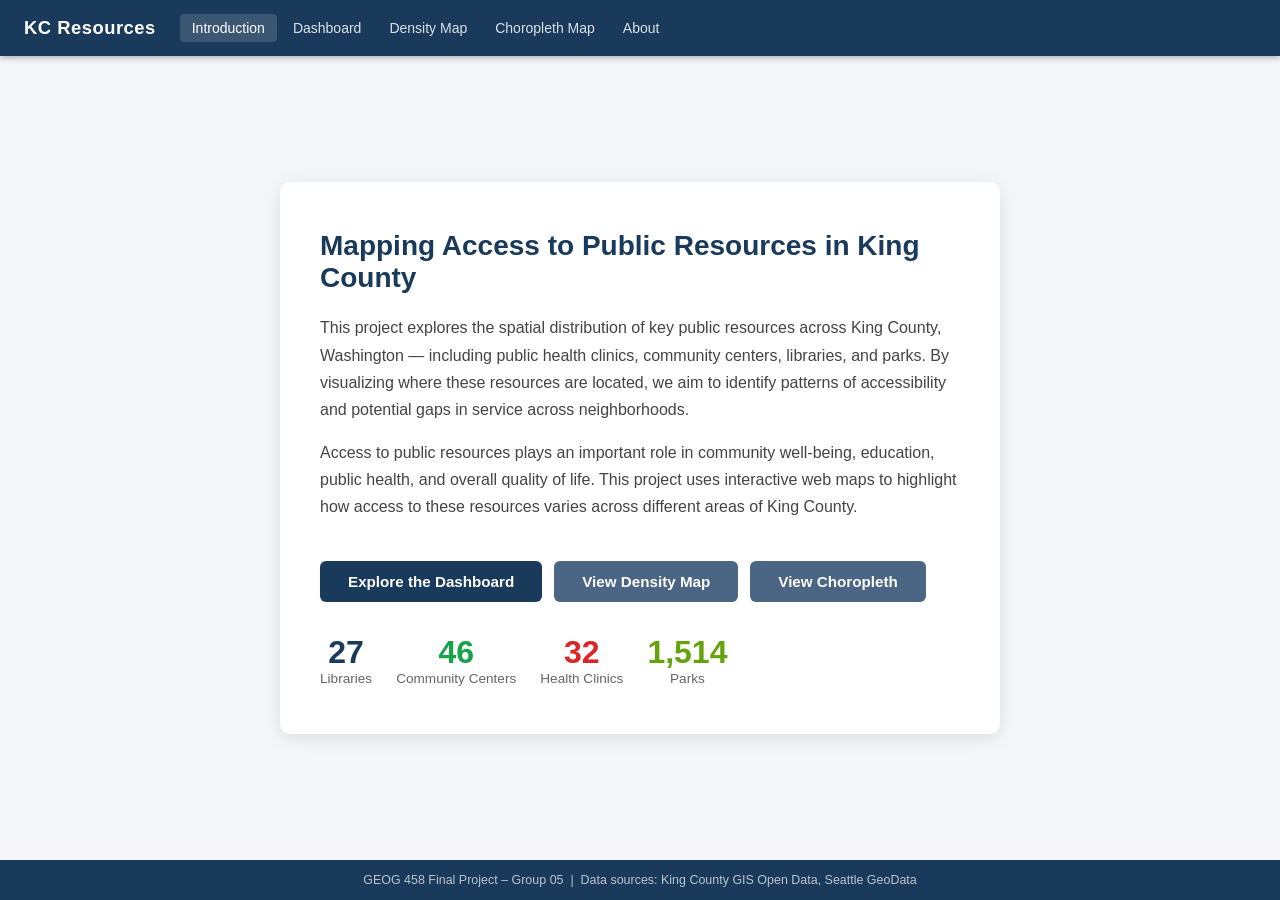
==== index.html @ 494bfdbd "initial outline and draft" ====
<!DOCTYPE html>
<html lang="en">
<head>
  <meta charset="UTF-8">
  <title>Access to Public Resources in King County</title>
  <meta name="viewport" content="width=device-width, initial-scale=1.0">
  <link rel="stylesheet" href="css/style.css">
</head>

<body>

  <header>
    <nav>
      <h1>KC Resources</h1>
      <ul>
        <li><a href="index.html" class="active">Introduction</a></li>
        <li><a href="map1.html">Dashboard</a></li>
        <li><a href="map2.html">Density Map</a></li>
        <li><a href="map3.html">Choropleth Map</a></li>
        <li><a href="about.html">About</a></li>
      </ul>
    </nav>
  </header>

  <main class="intro">
    <div class="intro-card">
      <h2>Mapping Access to Public Resources in King County</h2>
      <p>
        This project explores the spatial distribution of key public resources
        across King County, Washington — including public health clinics,
        community centers, libraries, and parks. By visualizing where these
        resources are located, we aim to identify patterns of accessibility
        and potential gaps in service across neighborhoods.
      </p>
      <p>
        Access to public resources plays an important role in community
        well-being, education, public health, and overall quality of life.
        This project uses interactive web maps to highlight how access
        to these resources varies across different areas of King County.
      </p>

      <div style="display:flex;gap:12px;flex-wrap:wrap;margin-top:24px;">
        <a href="map1.html" class="btn">Explore the Dashboard</a>
        <a href="map2.html" class="btn" style="background:#4b6584;">View Density Map</a>
        <a href="map3.html" class="btn" style="background:#4b6584;">View Choropleth</a>
      </div>

      <div style="margin-top:32px;display:flex;gap:24px;flex-wrap:wrap;">
        <div style="text-align:center;">
          <div style="font-size:2rem;font-weight:700;color:#1a3a5c;">27</div>
          <div style="font-size:0.85rem;color:#666;">Libraries</div>
        </div>
        <div style="text-align:center;">
          <div style="font-size:2rem;font-weight:700;color:#16a34a;">46</div>
          <div style="font-size:0.85rem;color:#666;">Community Centers</div>
        </div>
        <div style="text-align:center;">
          <div style="font-size:2rem;font-weight:700;color:#dc2626;">32</div>
          <div style="font-size:0.85rem;color:#666;">Health Clinics</div>
        </div>
        <div style="text-align:center;">
          <div style="font-size:2rem;font-weight:700;color:#65a30d;">1,514</div>
          <div style="font-size:0.85rem;color:#666;">Parks</div>
        </div>
      </div>
    </div>
  </main>

  <footer>
    <p>
      GEOG 458 Final Project – Group 05 &nbsp;|&nbsp;
      Data sources: King County GIS Open Data, Seattle GeoData
    </p>
  </footer>

</body>
</html>
---- css/style.css ----
/* =============================================
   King County Public Resources – Shared Styles
   ============================================= */

*, *::before, *::after {
  box-sizing: border-box;
  margin: 0;
  padding: 0;
}

body {
  font-family: 'Segoe UI', Arial, sans-serif;
  background: #f5f6fa;
  color: #2c3e50;
  display: flex;
  flex-direction: column;
  min-height: 100vh;
}

/* ---- Navigation ---- */
header {
  background: #1a3a5c;
  color: #fff;
  padding: 0 24px;
  box-shadow: 0 2px 6px rgba(0,0,0,0.3);
  position: sticky;
  top: 0;
  z-index: 1000;
}

header nav {
  display: flex;
  align-items: center;
  gap: 24px;
  height: 56px;
}

header nav h1 {
  font-size: 1.15rem;
  font-weight: 700;
  white-space: nowrap;
  letter-spacing: 0.5px;
}

header nav ul {
  list-style: none;
  display: flex;
  gap: 4px;
  flex-wrap: wrap;
}

header nav ul li a {
  color: rgba(255,255,255,0.85);
  text-decoration: none;
  padding: 6px 12px;
  border-radius: 4px;
  font-size: 0.875rem;
  transition: background 0.2s, color 0.2s;
}

header nav ul li a:hover,
header nav ul li a.active {
  background: rgba(255,255,255,0.15);
  color: #fff;
}

/* ---- Map container ---- */
#map {
  flex: 1;
  width: 100%;
  height: calc(100vh - 56px - 40px); /* full viewport minus nav and footer */
  min-height: 500px;
}

/* ---- Footer ---- */
footer {
  background: #1a3a5c;
  color: rgba(255,255,255,0.7);
  text-align: center;
  padding: 8px 16px;
  font-size: 0.78rem;
  height: 40px;
  display: flex;
  align-items: center;
  justify-content: center;
}

/* ---- Introduction page ---- */
main.intro {
  flex: 1;
  display: flex;
  align-items: center;
  justify-content: center;
  padding: 40px 24px;
}

.intro-card {
  background: #fff;
  border-radius: 10px;
  box-shadow: 0 4px 18px rgba(0,0,0,0.1);
  max-width: 720px;
  width: 100%;
  padding: 48px 40px;
}

.intro-card h2 {
  font-size: 1.75rem;
  margin-bottom: 20px;
  color: #1a3a5c;
}

.intro-card p {
  line-height: 1.7;
  margin-bottom: 16px;
  color: #444;
}

.intro-card .btn {
  display: inline-block;
  margin-top: 16px;
  background: #1a3a5c;
  color: #fff;
  padding: 12px 28px;
  border-radius: 6px;
  text-decoration: none;
  font-weight: 600;
  font-size: 0.95rem;
  transition: background 0.2s;
}

.intro-card .btn:hover {
  background: #2a5888;
}

/* ---- About page ---- */
main.about {
  flex: 1;
  padding: 40px 24px;
  max-width: 820px;
  margin: 0 auto;
  width: 100%;
}

main.about h2 {
  color: #1a3a5c;
  margin-bottom: 20px;
  font-size: 1.5rem;
}

main.about h3 {
  color: #1a3a5c;
  margin: 24px 0 10px;
  font-size: 1.1rem;
}

main.about p, main.about li {
  line-height: 1.7;
  color: #444;
  margin-bottom: 8px;
}

main.about ul {
  padding-left: 20px;
  margin-bottom: 12px;
}

/* ---- Map page: page title banner ---- */
.map-header {
  background: #fff;
  border-bottom: 1px solid #dde3ec;
  padding: 8px 20px;
  display: flex;
  align-items: center;
  gap: 12px;
}

.map-header h2 {
  font-size: 1rem;
  font-weight: 600;
  color: #1a3a5c;
}

.map-header p {
  font-size: 0.8rem;
  color: #666;
}

/* ---- Leaflet popup custom ---- */
.popup-content {
  font-size: 0.85rem;
  line-height: 1.5;
  max-width: 220px;
}

.popup-content h4 {
  font-size: 0.9rem;
  margin-bottom: 4px;
  color: #1a3a5c;
}

.popup-content .tag {
  display: inline-block;
  padding: 2px 8px;
  border-radius: 10px;
  font-size: 0.72rem;
  font-weight: 600;
  color: #fff;
  margin-bottom: 6px;
}

.popup-content a {
  color: #2a5888;
  text-decoration: none;
}

.popup-content a:hover {
  text-decoration: underline;
}

/* ---- Legend ---- */
.legend {
  background: rgba(255,255,255,0.95);
  padding: 12px 16px;
  border-radius: 6px;
  box-shadow: 0 1px 6px rgba(0,0,0,0.2);
  font-size: 0.82rem;
  line-height: 1.7;
  min-width: 150px;
}

.legend h4 {
  font-size: 0.85rem;
  font-weight: 700;
  margin-bottom: 8px;
  color: #1a3a5c;
  border-bottom: 1px solid #dde3ec;
  padding-bottom: 4px;
}

.legend-item {
  display: flex;
  align-items: center;
  gap: 8px;
  margin-bottom: 4px;
}

.legend-dot {
  width: 12px;
  height: 12px;
  border-radius: 50%;
  flex-shrink: 0;
  border: 2px solid rgba(0,0,0,0.2);
}

.legend-swatch {
  width: 20px;
  height: 12px;
  border-radius: 2px;
  flex-shrink: 0;
}

/* ---- Loading overlay ---- */
#loading {
  position: fixed;
  inset: 0;
  background: rgba(255,255,255,0.85);
  display: flex;
  flex-direction: column;
  align-items: center;
  justify-content: center;
  z-index: 9999;
  font-size: 1rem;
  color: #1a3a5c;
  gap: 12px;
}

.spinner {
  width: 36px;
  height: 36px;
  border: 4px solid #dde3ec;
  border-top-color: #1a3a5c;
  border-radius: 50%;
  animation: spin 0.8s linear infinite;
}

@keyframes spin {
  to { transform: rotate(360deg); }
}
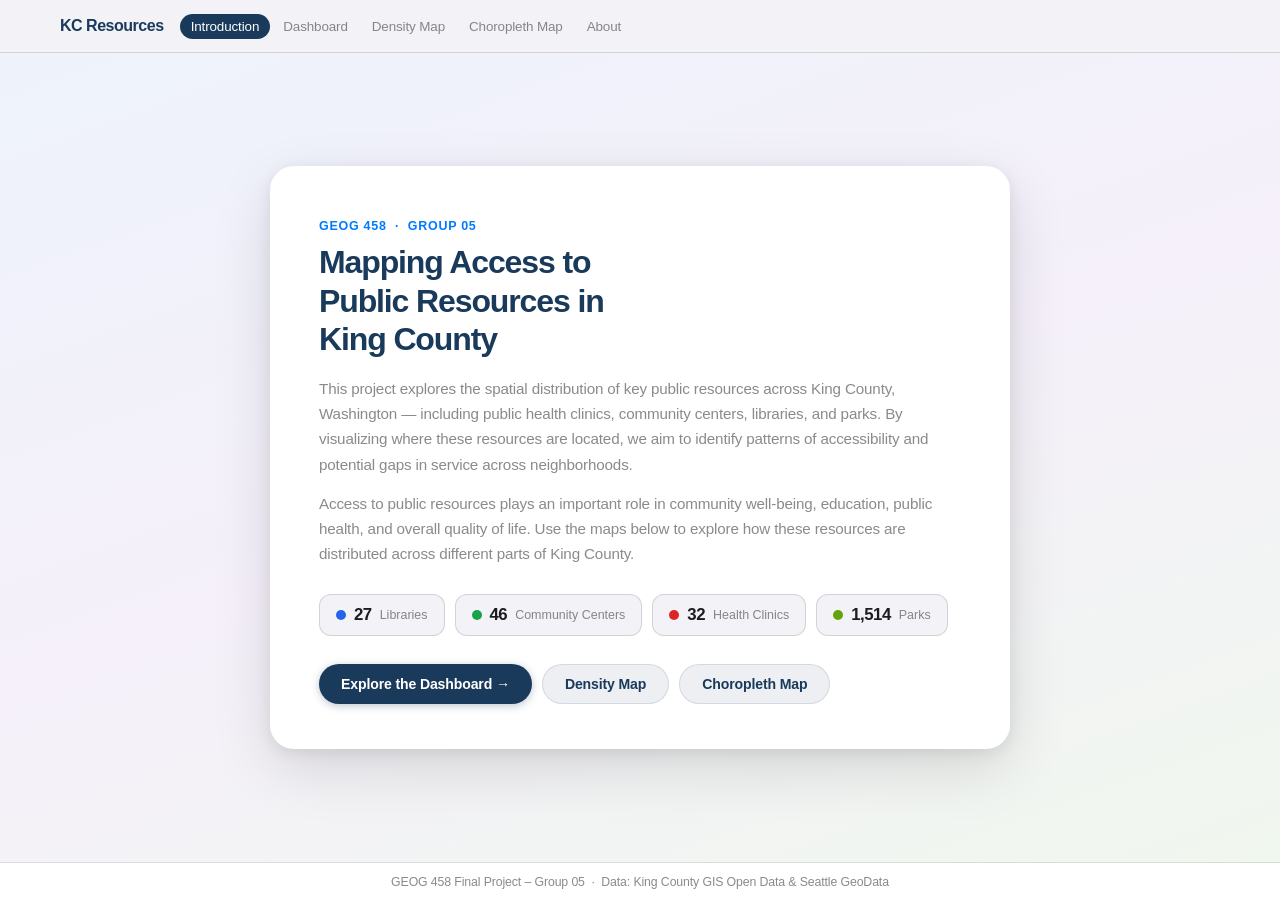
==== commit 6b0b08bb: "edited the ui to be more user friendly" ====
--- a/index.html
+++ b/index.html
@@ -11,7 +11,7 @@
 
   <header>
     <nav>
-      <h1>KC Resources</h1>
+      <a href="index.html" class="nav-brand">KC Resources</a>
       <ul>
         <li><a href="index.html" class="active">Introduction</a></li>
         <li><a href="map1.html">Dashboard</a></li>
@@ -24,7 +24,10 @@
 
   <main class="intro">
     <div class="intro-card">
-      <h2>Mapping Access to Public Resources in King County</h2>
+
+      <div class="intro-eyebrow">GEOG 458 &nbsp;·&nbsp; Group 05</div>
+      <h2>Mapping Access to<br>Public Resources in<br>King County</h2>
+
       <p>
         This project explores the spatial distribution of key public resources
         across King County, Washington — including public health clinics,
@@ -32,45 +35,50 @@
         resources are located, we aim to identify patterns of accessibility
         and potential gaps in service across neighborhoods.
       </p>
+
       <p>
         Access to public resources plays an important role in community
         well-being, education, public health, and overall quality of life.
-        This project uses interactive web maps to highlight how access
-        to these resources varies across different areas of King County.
+        Use the maps below to explore how these resources are distributed
+        across different parts of King County.
       </p>
 
-      <div style="display:flex;gap:12px;flex-wrap:wrap;margin-top:24px;">
-        <a href="map1.html" class="btn">Explore the Dashboard</a>
-        <a href="map2.html" class="btn" style="background:#4b6584;">View Density Map</a>
-        <a href="map3.html" class="btn" style="background:#4b6584;">View Choropleth</a>
+      <!-- Resource stats -->
+      <div class="stat-row">
+        <div class="stat-chip">
+          <div class="stat-dot" style="background:#2563EB"></div>
+          <span class="stat-num">27</span>
+          <span class="stat-label">Libraries</span>
+        </div>
+        <div class="stat-chip">
+          <div class="stat-dot" style="background:#16A34A"></div>
+          <span class="stat-num">46</span>
+          <span class="stat-label">Community Centers</span>
+        </div>
+        <div class="stat-chip">
+          <div class="stat-dot" style="background:#DC2626"></div>
+          <span class="stat-num">32</span>
+          <span class="stat-label">Health Clinics</span>
+        </div>
+        <div class="stat-chip">
+          <div class="stat-dot" style="background:#65A30D"></div>
+          <span class="stat-num">1,514</span>
+          <span class="stat-label">Parks</span>
+        </div>
       </div>
 
-      <div style="margin-top:32px;display:flex;gap:24px;flex-wrap:wrap;">
-        <div style="text-align:center;">
-          <div style="font-size:2rem;font-weight:700;color:#1a3a5c;">27</div>
-          <div style="font-size:0.85rem;color:#666;">Libraries</div>
-        </div>
-        <div style="text-align:center;">
-          <div style="font-size:2rem;font-weight:700;color:#16a34a;">46</div>
-          <div style="font-size:0.85rem;color:#666;">Community Centers</div>
-        </div>
-        <div style="text-align:center;">
-          <div style="font-size:2rem;font-weight:700;color:#dc2626;">32</div>
-          <div style="font-size:0.85rem;color:#666;">Health Clinics</div>
-        </div>
-        <div style="text-align:center;">
-          <div style="font-size:2rem;font-weight:700;color:#65a30d;">1,514</div>
-          <div style="font-size:0.85rem;color:#666;">Parks</div>
-        </div>
+      <!-- CTA buttons -->
+      <div class="btn-row">
+        <a href="map1.html" class="btn btn-primary">Explore the Dashboard →</a>
+        <a href="map2.html" class="btn btn-secondary">Density Map</a>
+        <a href="map3.html" class="btn btn-secondary">Choropleth Map</a>
       </div>
+
     </div>
   </main>
 
   <footer>
-    <p>
-      GEOG 458 Final Project – Group 05 &nbsp;|&nbsp;
-      Data sources: King County GIS Open Data, Seattle GeoData
-    </p>
+    <p>GEOG 458 Final Project – Group 05 &nbsp;·&nbsp; Data: King County GIS Open Data &amp; Seattle GeoData</p>
   </footer>
 
 </body>
--- a/css/style.css
+++ b/css/style.css
@@ -1,288 +1,581 @@
 /* =============================================
-   King County Public Resources – Shared Styles
-   ============================================= */
-
+   King County Public Resources
+   SwiftUI-inspired Design System
+   ============================================= */
+
+/* ---- Variables (iOS Color System) ---- */
+:root {
+  --blue:        #007AFF;
+  --blue-dark:   #0051d5;
+  --blue-soft:   rgba(0, 122, 255, 0.1);
+  --green:       #34C759;
+  --red:         #FF3B30;
+  --orange:      #FF9500;
+  --lime:        #65A30D;
+
+  --bg:          #F2F2F7;
+  --surface:     #FFFFFF;
+  --surface-2:   rgba(255, 255, 255, 0.75);
+  --text-1:      #1C1C1E;
+  --text-2:      rgba(60, 60, 67, 0.6);
+  --text-3:      rgba(60, 60, 67, 0.35);
+  --separator:   rgba(60, 60, 67, 0.18);
+
+  --nav-bg:      rgba(242, 242, 247, 0.82);
+  --brand:       #1a3a5c;
+  --brand-soft:  rgba(26, 58, 92, 0.08);
+
+  --radius-sm:   8px;
+  --radius-md:   12px;
+  --radius-lg:   18px;
+  --radius-xl:   24px;
+  --radius-pill: 999px;
+
+  --shadow-sm:   0 1px 3px rgba(0,0,0,0.08), 0 1px 2px rgba(0,0,0,0.06);
+  --shadow-md:   0 4px 12px rgba(0,0,0,0.08), 0 2px 4px rgba(0,0,0,0.06);
+  --shadow-lg:   0 8px 30px rgba(0,0,0,0.10), 0 2px 8px rgba(0,0,0,0.06);
+  --shadow-xl:   0 20px 60px rgba(0,0,0,0.12), 0 4px 16px rgba(0,0,0,0.08);
+
+  --ease:        cubic-bezier(0.4, 0, 0.2, 1);
+  --ease-spring: cubic-bezier(0.34, 1.56, 0.64, 1);
+}
+
+/* ---- Reset ---- */
 *, *::before, *::after {
   box-sizing: border-box;
   margin: 0;
   padding: 0;
 }
 
+html { scroll-behavior: smooth; }
+
 body {
-  font-family: 'Segoe UI', Arial, sans-serif;
-  background: #f5f6fa;
-  color: #2c3e50;
+  font-family: -apple-system, BlinkMacSystemFont, "Segoe UI", "Helvetica Neue", Arial, sans-serif;
+  background: var(--bg);
+  color: var(--text-1);
+  min-height: 100vh;
   display: flex;
   flex-direction: column;
-  min-height: 100vh;
-}
-
-/* ---- Navigation ---- */
+  -webkit-font-smoothing: antialiased;
+  -moz-osx-font-smoothing: grayscale;
+}
+
+/* ---- Page entry animation ---- */
+@keyframes fadeUp {
+  from { opacity: 0; transform: translateY(12px); }
+  to   { opacity: 1; transform: translateY(0); }
+}
+
+main, .map-header {
+  animation: fadeUp 0.4s var(--ease) both;
+}
+
+/* =============================================
+   Navigation
+   ============================================= */
 header {
-  background: #1a3a5c;
-  color: #fff;
-  padding: 0 24px;
-  box-shadow: 0 2px 6px rgba(0,0,0,0.3);
   position: sticky;
   top: 0;
   z-index: 1000;
+  background: var(--nav-bg);
+  backdrop-filter: blur(20px);
+  -webkit-backdrop-filter: blur(20px);
+  border-bottom: 1px solid var(--separator);
 }
 
 header nav {
   display: flex;
   align-items: center;
-  gap: 24px;
-  height: 56px;
-}
-
-header nav h1 {
-  font-size: 1.15rem;
+  gap: 8px;
+  height: 52px;
+  padding: 0 20px;
+  max-width: 1200px;
+  margin: 0 auto;
+}
+
+.nav-brand {
+  font-size: 1rem;
   font-weight: 700;
+  color: var(--brand);
+  letter-spacing: -0.03em;
   white-space: nowrap;
-  letter-spacing: 0.5px;
+  margin-right: 8px;
+  text-decoration: none;
 }
 
 header nav ul {
   list-style: none;
   display: flex;
-  gap: 4px;
+  gap: 2px;
   flex-wrap: wrap;
 }
 
 header nav ul li a {
-  color: rgba(255,255,255,0.85);
+  color: var(--text-2);
   text-decoration: none;
-  padding: 6px 12px;
-  border-radius: 4px;
-  font-size: 0.875rem;
-  transition: background 0.2s, color 0.2s;
-}
-
-header nav ul li a:hover,
+  padding: 5px 11px;
+  border-radius: var(--radius-pill);
+  font-size: 0.84rem;
+  font-weight: 500;
+  letter-spacing: -0.01em;
+  transition: background 0.18s var(--ease), color 0.18s var(--ease);
+}
+
+header nav ul li a:hover {
+  background: var(--brand-soft);
+  color: var(--brand);
+}
+
 header nav ul li a.active {
-  background: rgba(255,255,255,0.15);
+  background: var(--brand);
   color: #fff;
 }
 
-/* ---- Map container ---- */
+/* =============================================
+   Footer
+   ============================================= */
+footer {
+  background: var(--surface);
+  border-top: 1px solid var(--separator);
+  text-align: center;
+  padding: 10px 16px;
+  font-size: 0.77rem;
+  color: var(--text-2);
+  height: 38px;
+  display: flex;
+  align-items: center;
+  justify-content: center;
+  letter-spacing: -0.01em;
+}
+
+/* =============================================
+   Map container
+   ============================================= */
 #map {
   flex: 1;
   width: 100%;
-  height: calc(100vh - 56px - 40px); /* full viewport minus nav and footer */
-  min-height: 500px;
-}
-
-/* ---- Footer ---- */
-footer {
-  background: #1a3a5c;
-  color: rgba(255,255,255,0.7);
-  text-align: center;
-  padding: 8px 16px;
+  height: calc(100vh - 52px - 44px - 38px);
+  min-height: 480px;
+}
+
+/* =============================================
+   Map header bar
+   ============================================= */
+.map-header {
+  background: var(--surface);
+  border-bottom: 1px solid var(--separator);
+  padding: 10px 20px;
+  display: flex;
+  align-items: center;
+  height: 44px;
+  gap: 10px;
+}
+
+.map-header h2 {
+  font-size: 0.9rem;
+  font-weight: 600;
+  color: var(--text-1);
+  letter-spacing: -0.02em;
+}
+
+.map-header p {
   font-size: 0.78rem;
-  height: 40px;
-  display: flex;
-  align-items: center;
-  justify-content: center;
-}
-
-/* ---- Introduction page ---- */
+  color: var(--text-2);
+  letter-spacing: -0.01em;
+}
+
+.map-header-divider {
+  width: 1px;
+  height: 18px;
+  background: var(--separator);
+}
+
+/* =============================================
+   Introduction page
+   ============================================= */
 main.intro {
   flex: 1;
-  display: flex;
-  align-items: center;
-  justify-content: center;
-  padding: 40px 24px;
+  display: grid;
+  place-items: center;
+  padding: 48px 20px;
+  background: linear-gradient(160deg, #eef3fb 0%, #f5f0fa 50%, #f0f7ee 100%);
 }
 
 .intro-card {
-  background: #fff;
-  border-radius: 10px;
-  box-shadow: 0 4px 18px rgba(0,0,0,0.1);
-  max-width: 720px;
+  background: var(--surface);
+  border-radius: var(--radius-xl);
+  box-shadow: var(--shadow-xl);
+  max-width: 740px;
   width: 100%;
-  padding: 48px 40px;
+  padding: 52px 48px 44px;
+  border: 1px solid rgba(255,255,255,0.8);
+}
+
+.intro-eyebrow {
+  font-size: 0.78rem;
+  font-weight: 600;
+  letter-spacing: 0.06em;
+  text-transform: uppercase;
+  color: var(--blue);
+  margin-bottom: 10px;
 }
 
 .intro-card h2 {
-  font-size: 1.75rem;
-  margin-bottom: 20px;
-  color: #1a3a5c;
+  font-size: 2rem;
+  font-weight: 700;
+  letter-spacing: -0.035em;
+  line-height: 1.2;
+  color: var(--brand);
+  margin-bottom: 18px;
 }
 
 .intro-card p {
-  line-height: 1.7;
-  margin-bottom: 16px;
-  color: #444;
-}
-
-.intro-card .btn {
-  display: inline-block;
-  margin-top: 16px;
-  background: #1a3a5c;
+  line-height: 1.65;
+  color: var(--text-2);
+  font-size: 0.95rem;
+  margin-bottom: 14px;
+  letter-spacing: -0.01em;
+}
+
+/* Stat chips row */
+.stat-row {
+  display: flex;
+  gap: 10px;
+  flex-wrap: wrap;
+  margin: 28px 0;
+}
+
+.stat-chip {
+  display: flex;
+  align-items: center;
+  gap: 8px;
+  padding: 10px 16px;
+  background: var(--bg);
+  border-radius: var(--radius-md);
+  border: 1px solid var(--separator);
+  transition: transform 0.2s var(--ease-spring), box-shadow 0.2s var(--ease);
+}
+
+.stat-chip:hover {
+  transform: translateY(-2px);
+  box-shadow: var(--shadow-md);
+}
+
+.stat-dot {
+  width: 10px;
+  height: 10px;
+  border-radius: 50%;
+  flex-shrink: 0;
+}
+
+.stat-num {
+  font-size: 1.05rem;
+  font-weight: 700;
+  letter-spacing: -0.03em;
+  color: var(--text-1);
+}
+
+.stat-label {
+  font-size: 0.78rem;
+  color: var(--text-2);
+  font-weight: 500;
+}
+
+/* CTA buttons */
+.btn-row {
+  display: flex;
+  gap: 10px;
+  flex-wrap: wrap;
+  margin-top: 4px;
+}
+
+.btn {
+  display: inline-flex;
+  align-items: center;
+  gap: 6px;
+  padding: 11px 22px;
+  border-radius: var(--radius-pill);
+  font-size: 0.88rem;
+  font-weight: 600;
+  letter-spacing: -0.01em;
+  text-decoration: none;
+  transition: transform 0.18s var(--ease-spring), box-shadow 0.18s var(--ease), background 0.18s var(--ease);
+  cursor: pointer;
+  border: none;
+}
+
+.btn-primary {
+  background: var(--brand);
   color: #fff;
-  padding: 12px 28px;
-  border-radius: 6px;
-  text-decoration: none;
-  font-weight: 600;
-  font-size: 0.95rem;
-  transition: background 0.2s;
-}
-
-.intro-card .btn:hover {
+  box-shadow: 0 2px 8px rgba(26,58,92,0.28);
+}
+
+.btn-primary:hover {
   background: #2a5888;
-}
-
-/* ---- About page ---- */
+  transform: translateY(-1px);
+  box-shadow: 0 4px 14px rgba(26,58,92,0.32);
+}
+
+.btn-primary:active {
+  transform: scale(0.97);
+}
+
+.btn-secondary {
+  background: var(--brand-soft);
+  color: var(--brand);
+  border: 1px solid rgba(26,58,92,0.12);
+}
+
+.btn-secondary:hover {
+  background: rgba(26,58,92,0.12);
+  transform: translateY(-1px);
+}
+
+/* =============================================
+   About page
+   ============================================= */
 main.about {
   flex: 1;
-  padding: 40px 24px;
-  max-width: 820px;
+  padding: 40px 20px 60px;
+  background: linear-gradient(160deg, #eef3fb 0%, #f5f0fa 50%, #f0f7ee 100%);
+}
+
+.about-inner {
+  max-width: 800px;
   margin: 0 auto;
-  width: 100%;
-}
-
-main.about h2 {
-  color: #1a3a5c;
-  margin-bottom: 20px;
-  font-size: 1.5rem;
-}
-
-main.about h3 {
-  color: #1a3a5c;
-  margin: 24px 0 10px;
-  font-size: 1.1rem;
-}
-
-main.about p, main.about li {
-  line-height: 1.7;
-  color: #444;
-  margin-bottom: 8px;
-}
-
-main.about ul {
-  padding-left: 20px;
+}
+
+.about-inner > h2 {
+  font-size: 1.75rem;
+  font-weight: 700;
+  letter-spacing: -0.035em;
+  color: var(--brand);
+  margin-bottom: 24px;
+}
+
+.about-card {
+  background: var(--surface);
+  border-radius: var(--radius-lg);
+  padding: 24px 28px;
+  margin-bottom: 14px;
+  box-shadow: var(--shadow-sm);
+  border: 1px solid var(--separator);
+  transition: box-shadow 0.2s var(--ease), transform 0.2s var(--ease-spring);
+}
+
+.about-card:hover {
+  box-shadow: var(--shadow-md);
+  transform: translateY(-1px);
+}
+
+.about-card h3 {
+  font-size: 0.82rem;
+  font-weight: 600;
+  letter-spacing: 0.05em;
+  text-transform: uppercase;
+  color: var(--blue);
   margin-bottom: 12px;
 }
 
-/* ---- Map page: page title banner ---- */
-.map-header {
-  background: #fff;
-  border-bottom: 1px solid #dde3ec;
-  padding: 8px 20px;
-  display: flex;
-  align-items: center;
-  gap: 12px;
-}
-
-.map-header h2 {
-  font-size: 1rem;
-  font-weight: 600;
-  color: #1a3a5c;
-}
-
-.map-header p {
-  font-size: 0.8rem;
-  color: #666;
-}
-
-/* ---- Leaflet popup custom ---- */
+.about-card p,
+.about-card li {
+  font-size: 0.9rem;
+  line-height: 1.65;
+  color: var(--text-2);
+  margin-bottom: 6px;
+  letter-spacing: -0.01em;
+}
+
+.about-card ul {
+  padding-left: 18px;
+}
+
+.about-card a {
+  color: var(--blue);
+  text-decoration: none;
+  font-weight: 500;
+}
+
+.about-card a:hover { text-decoration: underline; }
+
+/* =============================================
+   Leaflet popup overrides
+   ============================================= */
 .popup-content {
-  font-size: 0.85rem;
+  font-family: -apple-system, BlinkMacSystemFont, "Segoe UI", sans-serif;
+  font-size: 0.84rem;
   line-height: 1.5;
-  max-width: 220px;
+  max-width: 210px;
+  -webkit-font-smoothing: antialiased;
 }
 
 .popup-content h4 {
   font-size: 0.9rem;
-  margin-bottom: 4px;
-  color: #1a3a5c;
+  font-weight: 600;
+  margin: 4px 0 3px;
+  color: var(--text-1);
+  letter-spacing: -0.02em;
 }
 
 .popup-content .tag {
   display: inline-block;
-  padding: 2px 8px;
-  border-radius: 10px;
+  padding: 2px 9px;
+  border-radius: var(--radius-pill);
+  font-size: 0.7rem;
+  font-weight: 600;
+  color: #fff;
+  letter-spacing: 0.02em;
+  margin-bottom: 4px;
+}
+
+.popup-content div {
+  color: var(--text-2);
+  margin-top: 2px;
+}
+
+.popup-content a {
+  color: var(--blue);
+  text-decoration: none;
+  font-weight: 500;
+  font-size: 0.8rem;
+}
+
+.popup-content a:hover { text-decoration: underline; }
+
+/* Leaflet popup chrome */
+.leaflet-popup-content-wrapper {
+  border-radius: var(--radius-md) !important;
+  box-shadow: var(--shadow-lg) !important;
+  border: 1px solid var(--separator) !important;
+  padding: 0 !important;
+}
+
+.leaflet-popup-content {
+  margin: 14px 16px !important;
+}
+
+.leaflet-popup-tip {
+  box-shadow: none !important;
+}
+
+/* =============================================
+   Legend
+   ============================================= */
+.legend {
+  background: rgba(255,255,255,0.92);
+  backdrop-filter: blur(12px);
+  -webkit-backdrop-filter: blur(12px);
+  padding: 13px 15px;
+  border-radius: var(--radius-md);
+  box-shadow: var(--shadow-md);
+  border: 1px solid var(--separator);
+  font-size: 0.8rem;
+  font-family: -apple-system, BlinkMacSystemFont, "Segoe UI", sans-serif;
+  -webkit-font-smoothing: antialiased;
+  min-width: 148px;
+}
+
+.legend h4 {
   font-size: 0.72rem;
   font-weight: 600;
-  color: #fff;
-  margin-bottom: 6px;
-}
-
-.popup-content a {
-  color: #2a5888;
-  text-decoration: none;
-}
-
-.popup-content a:hover {
-  text-decoration: underline;
-}
-
-/* ---- Legend ---- */
-.legend {
-  background: rgba(255,255,255,0.95);
-  padding: 12px 16px;
-  border-radius: 6px;
-  box-shadow: 0 1px 6px rgba(0,0,0,0.2);
-  font-size: 0.82rem;
-  line-height: 1.7;
-  min-width: 150px;
-}
-
-.legend h4 {
-  font-size: 0.85rem;
-  font-weight: 700;
+  letter-spacing: 0.05em;
+  text-transform: uppercase;
+  color: var(--text-2);
   margin-bottom: 8px;
-  color: #1a3a5c;
-  border-bottom: 1px solid #dde3ec;
-  padding-bottom: 4px;
 }
 
 .legend-item {
   display: flex;
   align-items: center;
   gap: 8px;
-  margin-bottom: 4px;
+  margin-bottom: 5px;
+  color: var(--text-1);
+  font-size: 0.8rem;
+  font-weight: 500;
 }
 
 .legend-dot {
-  width: 12px;
-  height: 12px;
+  width: 10px;
+  height: 10px;
   border-radius: 50%;
   flex-shrink: 0;
-  border: 2px solid rgba(0,0,0,0.2);
+  box-shadow: 0 1px 3px rgba(0,0,0,0.2);
 }
 
 .legend-swatch {
   width: 20px;
-  height: 12px;
-  border-radius: 2px;
+  height: 11px;
+  border-radius: 3px;
   flex-shrink: 0;
 }
 
-/* ---- Loading overlay ---- */
+/* =============================================
+   Loading overlay
+   ============================================= */
 #loading {
   position: fixed;
   inset: 0;
-  background: rgba(255,255,255,0.85);
+  background: rgba(242, 242, 247, 0.88);
+  backdrop-filter: blur(10px);
+  -webkit-backdrop-filter: blur(10px);
   display: flex;
   flex-direction: column;
   align-items: center;
   justify-content: center;
   z-index: 9999;
-  font-size: 1rem;
-  color: #1a3a5c;
-  gap: 12px;
+  font-size: 0.9rem;
+  font-family: -apple-system, BlinkMacSystemFont, "Segoe UI", sans-serif;
+  color: var(--text-2);
+  font-weight: 500;
+  gap: 14px;
+  letter-spacing: -0.01em;
 }
 
 .spinner {
-  width: 36px;
-  height: 36px;
-  border: 4px solid #dde3ec;
-  border-top-color: #1a3a5c;
+  width: 32px;
+  height: 32px;
+  border: 3px solid var(--separator);
+  border-top-color: var(--brand);
   border-radius: 50%;
-  animation: spin 0.8s linear infinite;
-}
-
-@keyframes spin {
-  to { transform: rotate(360deg); }
-}
+  animation: spin 0.75s linear infinite;
+}
+
+@keyframes spin { to { transform: rotate(360deg); } }
+
+/* =============================================
+   Leaflet layer control override
+   ============================================= */
+.leaflet-control-layers {
+  border-radius: var(--radius-md) !important;
+  border: 1px solid var(--separator) !important;
+  box-shadow: var(--shadow-md) !important;
+  background: rgba(255,255,255,0.92) !important;
+  backdrop-filter: blur(12px) !important;
+  -webkit-backdrop-filter: blur(12px) !important;
+  font-family: -apple-system, BlinkMacSystemFont, "Segoe UI", sans-serif !important;
+  font-size: 0.82rem !important;
+}
+
+.leaflet-control-layers-expanded {
+  padding: 10px 14px !important;
+}
+
+.leaflet-control-zoom {
+  border-radius: var(--radius-md) !important;
+  border: 1px solid var(--separator) !important;
+  box-shadow: var(--shadow-sm) !important;
+  overflow: hidden;
+}
+
+.leaflet-control-zoom a {
+  background: rgba(255,255,255,0.92) !important;
+  backdrop-filter: blur(12px) !important;
+  -webkit-backdrop-filter: blur(12px) !important;
+  color: var(--text-1) !important;
+  font-size: 1.1rem !important;
+  transition: background 0.15s var(--ease) !important;
+}
+
+.leaflet-control-zoom a:hover {
+  background: var(--bg) !important;
+}
